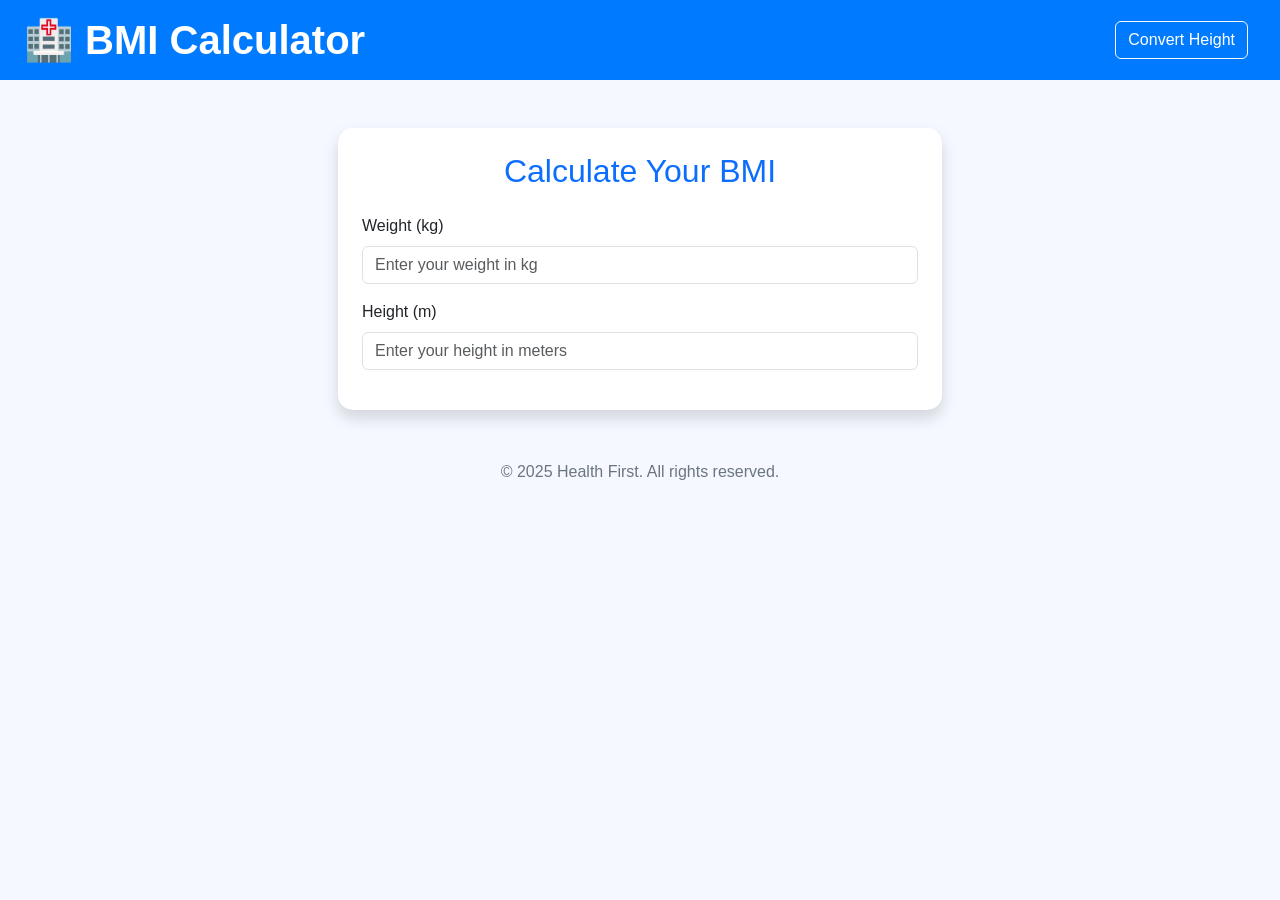
==== index.html @ 7ea27fac "Update and rename calculator.html to index.html" ====
<!DOCTYPE html>
<html lang="en">
<head>
    <meta charset="UTF-8">
    <meta name="viewport" content="width=device-width, initial-scale=1.0">
    <title>BMI Calculator</title>
    <!-- Bootstrap CSS -->
    <link href="https://cdn.jsdelivr.net/npm/bootstrap@5.3.0-alpha3/dist/css/bootstrap.min.css" rel="stylesheet">
    <style>
        body {
            background-color: #f5f9ff; /* Light blue for a calming effect */
            font-family: 'Arial', sans-serif;
        }
        header {
            background-color: #007bff; /* Hospital-themed blue */
        }
        h1 {
            font-weight: bold;
        }
        .card {
            border: none;
            border-radius: 15px;
        }
        .alert-success {
            font-size: 1.2rem;
        }
        .btn-outline-light a {
            text-decoration: none;
            color: white;
        }
        footer {
            margin-top: 50px;
            text-align: center;
            color: #6c757d;
        }
    </style>
</head>
<body>
    <!-- Header -->
    <header class="py-3 mb-4">
        <div class="container-fluid px-4 d-flex justify-content-between align-items-center">
            <h1 class="text-white mb-0">🏥 BMI Calculator</h1>
            <nav>
                <button class="btn btn-outline-light me-2">
                    <a href="height.html">Convert Height</a>
                </button>
            </nav>
        </div>
    </header>

    <!-- Main Content -->
    <div class="container-fluid px-4 my-5">
        <div class="row justify-content-center">
            <div class="col-md-6">
                <div class="card shadow p-4">
                    <h2 class="text-center text-primary mb-4">Calculate Your BMI</h2>
                    <form>
                        <div class="mb-3">
                            <label for="weightInput" class="form-label">Weight (kg)</label>
                            <input type="number" class="form-control" id="weightInput" placeholder="Enter your weight in kg" required>
                        </div>
                        <div class="mb-3">
                            <label for="heightInput" class="form-label">Height (m)</label>
                            <input type="number" class="form-control" id="heightInput" placeholder="Enter your height in meters" required>
                        </div>
                    </form>
                    <div id="bmiResult" class="alert alert-info mt-3" style="display: none;">
                        <strong>Your BMI:</strong> <span id="bmiValue"></span> (<span id="bmiCategory"></span>)
                    </div>
                </div>
            </div>
        </div>
    </div>

    <!-- Footer -->
    <footer>
        <p>&copy; 2025 Health First. All rights reserved.</p>
    </footer>

    <!-- Script for Real-Time BMI Calculation -->
    <script>
        const weightInput = document.getElementById("weightInput");
        const heightInput = document.getElementById("heightInput");
        const bmiResult = document.getElementById("bmiResult");
        const bmiValue = document.getElementById("bmiValue");
        const bmiCategory = document.getElementById("bmiCategory");

        // Function to calculate BMI and update the result
        function calculateBMI() {
            const weight = parseFloat(weightInput.value);
            const height = parseFloat(heightInput.value);

            // Validate input
            if (isNaN(weight) || weight <= 0 || isNaN(height) || height <= 0 || height < 0.5 || height > 3) {
                bmiResult.style.display = "none"; // Hide result if input is invalid
                return;
            }

            // BMI calculation
            const bmi = weight / (height * height);

            // Determine BMI Category
            let category = "";
            if (bmi < 18.5) {
                category = "Underweight";
            } else if (bmi >= 18.5 && bmi < 24.9) {
                category = "Normal";
            } else if (bmi >= 25 && bmi < 29.9) {
                category = "Overweight";
            } else {
                category = "Obese";
            }

            // Display the result
            bmiResult.style.display = "block";
            bmiValue.textContent = bmi.toFixed(2);
            bmiCategory.textContent = category;
        }

        // Listen for input changes and recalculate BMI
        weightInput.addEventListener("input", calculateBMI);
        heightInput.addEventListener("input", calculateBMI);
    </script>

    <!-- Bootstrap JS -->
    <script src="https://cdn.jsdelivr.net/npm/bootstrap@5.3.0-alpha3/dist/js/bootstrap.bundle.min.js"></script>
</body>
</html>
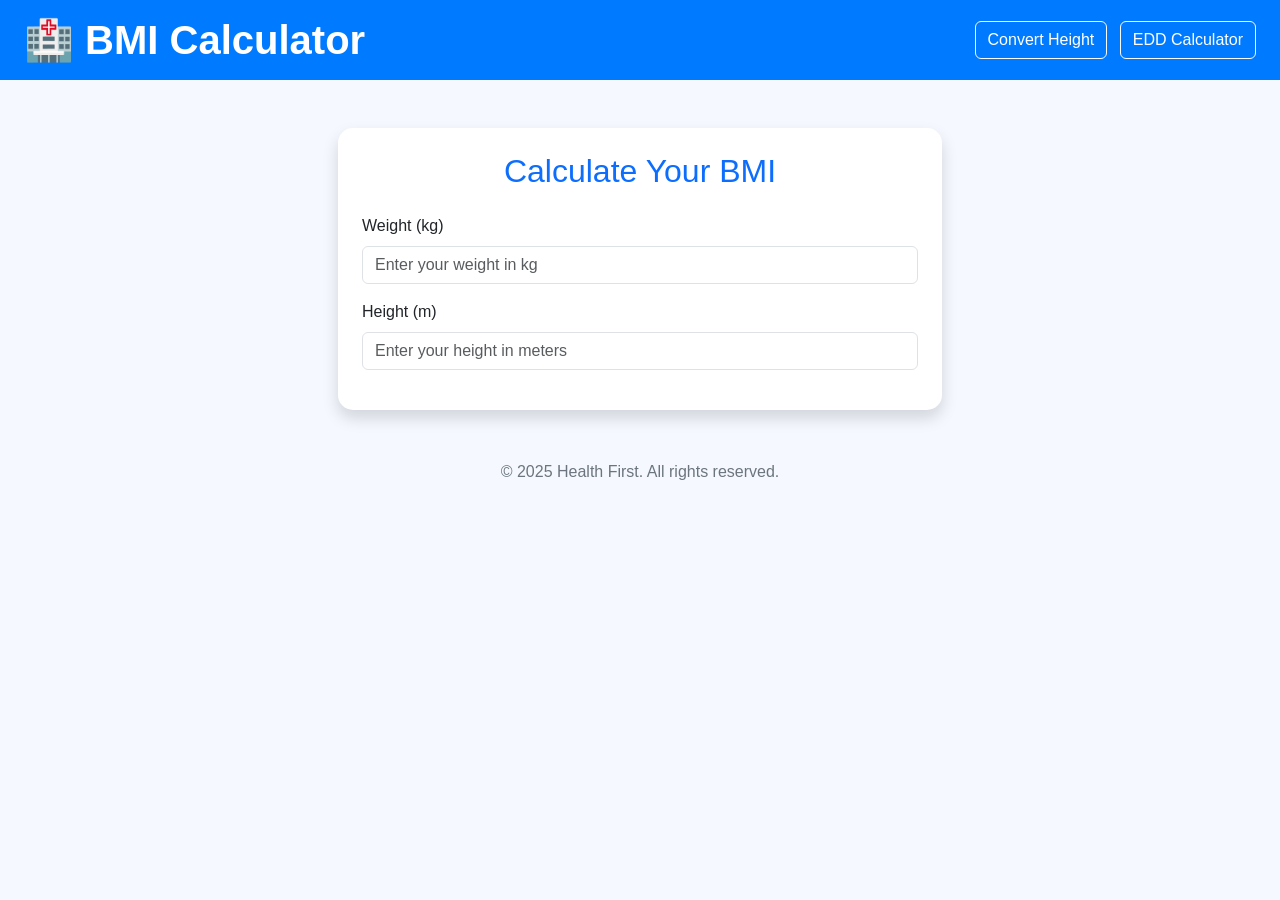
==== commit 5a31805e: "Update index.html" ====
--- a/index.html
+++ b/index.html
@@ -43,6 +43,9 @@
             <nav>
                 <button class="btn btn-outline-light me-2">
                     <a href="height.html">Convert Height</a>
+                </button>
+                <button class="btn btn-outline-light">
+                    <a href="edd_calculator.html">EDD Calculator</a>
                 </button>
             </nav>
         </div>
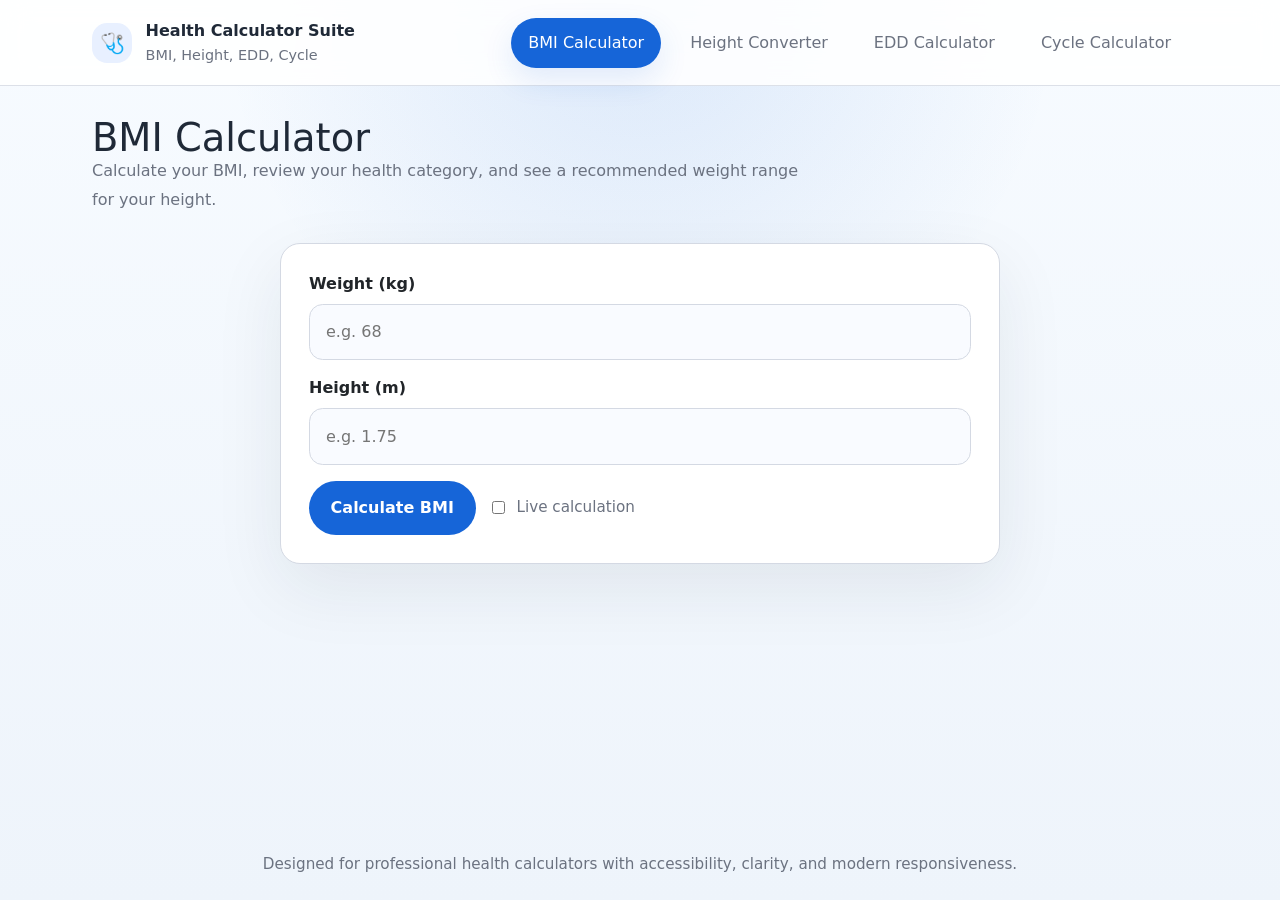
==== commit 1c6f449a: "Add files via upload" ====
--- a/index.html
+++ b/index.html
@@ -3,129 +3,93 @@
 <head>
     <meta charset="UTF-8">
     <meta name="viewport" content="width=device-width, initial-scale=1.0">
-    <title>BMI Calculator</title>
-    <!-- Bootstrap CSS -->
+    <title>Health Calculator Suite — BMI Calculator</title>
     <link href="https://cdn.jsdelivr.net/npm/bootstrap@5.3.0-alpha3/dist/css/bootstrap.min.css" rel="stylesheet">
-    <style>
-        body {
-            background-color: #f5f9ff; /* Light blue for a calming effect */
-            font-family: 'Arial', sans-serif;
-        }
-        header {
-            background-color: #007bff; /* Hospital-themed blue */
-        }
-        h1 {
-            font-weight: bold;
-        }
-        .card {
-            border: none;
-            border-radius: 15px;
-        }
-        .alert-success {
-            font-size: 1.2rem;
-        }
-        .btn-outline-light a {
-            text-decoration: none;
-            color: white;
-        }
-        footer {
-            margin-top: 50px;
-            text-align: center;
-            color: #6c757d;
-        }
-    </style>
+    <link rel="stylesheet" href="styles.css">
 </head>
-<body>
-    <!-- Header -->
-    <header class="py-3 mb-4">
-        <div class="container-fluid px-4 d-flex justify-content-between align-items-center">
-            <h1 class="text-white mb-0">🏥 BMI Calculator</h1>
-            <nav>
-                <button class="btn btn-outline-light me-2">
-                    <a href="height.html">Convert Height</a>
-                </button>
-                <button class="btn btn-outline-light">
-                    <a href="edd_calculator.html">EDD Calculator</a>
-                </button>
-            </nav>
-        </div>
-    </header>
+<body data-page="bmi">
+    <div class="page-shell">
+        <header class="site-header">
+            <div class="container d-flex flex-wrap justify-content-between align-items-center gap-3">
+                <a href="index.html" class="branding">
+                    <span class="branding__icon">🩺</span>
+                    <span class="branding__text">
+                        <span class="branding__title">Health Calculator Suite</span>
+                        <span class="branding__subtitle">BMI, Height, EDD, Cycle</span>
+                    </span>
+                </a>
+                <button class="nav-toggle" aria-controls="primary-navigation" aria-expanded="false" aria-label="Toggle navigation">☰</button>
+                <nav id="primary-navigation" class="main-nav hidden" aria-label="Primary navigation">
+                    <a class="nav-link" href="index.html" data-nav="bmi">BMI Calculator</a>
+                    <a class="nav-link" href="height.html" data-nav="height">Height Converter</a>
+                    <a class="nav-link" href="edd_calculator.html" data-nav="edd">EDD Calculator</a>
+                    <a class="nav-link" href="menstrual_cycle.html" data-nav="menstrual">Cycle Calculator</a>
+                </nav>
+            </div>
+        </header>
 
-    <!-- Main Content -->
-    <div class="container-fluid px-4 my-5">
-        <div class="row justify-content-center">
-            <div class="col-md-6">
-                <div class="card shadow p-4">
-                    <h2 class="text-center text-primary mb-4">Calculate Your BMI</h2>
-                    <form>
-                        <div class="mb-3">
-                            <label for="weightInput" class="form-label">Weight (kg)</label>
-                            <input type="number" class="form-control" id="weightInput" placeholder="Enter your weight in kg" required>
+        <main class="site-main">
+            <div class="container">
+                <section class="hero">
+                    <div>
+                        <h1 class="hero__title">BMI Calculator</h1>
+                        <p class="hero__subtitle">Calculate your BMI, review your health category, and see a recommended weight range for your height.</p>
+                    </div>
+                </section>
+
+                <section class="card card--padded card--narrow">
+                    <form id="bmiForm" novalidate>
+                        <div class="form-grid">
+                            <div class="field">
+                                <label for="weightInput">Weight (kg)</label>
+                                <input id="weightInput" type="number" step="0.1" min="1" max="500" placeholder="e.g. 68" required>
+                                <span id="weightError" class="error-message" role="alert" aria-live="polite" style="display:none"></span>
+                            </div>
+
+                            <div class="field">
+                                <label for="heightInput">Height (m)</label>
+                                <input id="heightInput" type="number" step="0.01" min="0.5" max="2.5" placeholder="e.g. 1.75" required>
+                                <span id="heightError" class="error-message" role="alert" aria-live="polite" style="display:none"></span>
+                            </div>
                         </div>
-                        <div class="mb-3">
-                            <label for="heightInput" class="form-label">Height (m)</label>
-                            <input type="number" class="form-control" id="heightInput" placeholder="Enter your height in meters" required>
+
+                        <div class="button-row">
+                            <button class="button" type="submit">Calculate BMI</button>
+                            <label class="inline-toggle" for="bmiLiveToggle">
+                                <input id="bmiLiveToggle" type="checkbox"> Live calculation
+                            </label>
                         </div>
                     </form>
-                    <div id="bmiResult" class="alert alert-info mt-3" style="display: none;">
-                        <strong>Your BMI:</strong> <span id="bmiValue"></span> (<span id="bmiCategory"></span>)
+                </section>
+
+                <section class="card card--padded card--narrow mt-4" id="bmiResult" style="display:none;" aria-live="polite">
+                    <p class="result-card__title">Your BMI Summary</p>
+                    <div class="result-grid">
+                        <div class="result-box">
+                            <span class="result-box__label">BMI value</span>
+                            <p class="result-box__value" id="bmiValue"></p>
+                        </div>
+                        <div class="result-box">
+                            <span class="result-box__label">Category</span>
+                            <p class="result-box__value"><span id="bmiCategory" class="badge"></span></p>
+                        </div>
+                        <div class="result-box">
+                            <span class="result-box__label">Ideal weight range</span>
+                            <p class="result-box__value" id="idealWeight"></p>
+                        </div>
                     </div>
-                </div>
+                    <p class="help-text" id="bmiExplanation"></p>
+                    <p class="help-text" id="bmiGuidance"></p>
+                </section>
             </div>
-        </div>
+        </main>
+
+        <footer class="footer">
+            <div class="container">Designed for professional health calculators with accessibility, clarity, and modern responsiveness.</div>
+        </footer>
     </div>
 
-    <!-- Footer -->
-    <footer>
-        <p>&copy; 2025 Health First. All rights reserved.</p>
-    </footer>
-
-    <!-- Script for Real-Time BMI Calculation -->
-    <script>
-        const weightInput = document.getElementById("weightInput");
-        const heightInput = document.getElementById("heightInput");
-        const bmiResult = document.getElementById("bmiResult");
-        const bmiValue = document.getElementById("bmiValue");
-        const bmiCategory = document.getElementById("bmiCategory");
-
-        // Function to calculate BMI and update the result
-        function calculateBMI() {
-            const weight = parseFloat(weightInput.value);
-            const height = parseFloat(heightInput.value);
-
-            // Validate input
-            if (isNaN(weight) || weight <= 0 || isNaN(height) || height <= 0 || height < 0.5 || height > 3) {
-                bmiResult.style.display = "none"; // Hide result if input is invalid
-                return;
-            }
-
-            // BMI calculation
-            const bmi = weight / (height * height);
-
-            // Determine BMI Category
-            let category = "";
-            if (bmi < 18.5) {
-                category = "Underweight";
-            } else if (bmi >= 18.5 && bmi < 24.9) {
-                category = "Normal";
-            } else if (bmi >= 25 && bmi < 29.9) {
-                category = "Overweight";
-            } else {
-                category = "Obese";
-            }
-
-            // Display the result
-            bmiResult.style.display = "block";
-            bmiValue.textContent = bmi.toFixed(2);
-            bmiCategory.textContent = category;
-        }
-
-        // Listen for input changes and recalculate BMI
-        weightInput.addEventListener("input", calculateBMI);
-        heightInput.addEventListener("input", calculateBMI);
-    </script>
-
-    <!-- Bootstrap JS -->
+    <script src="scripts.js"></script>
     <script src="https://cdn.jsdelivr.net/npm/bootstrap@5.3.0-alpha3/dist/js/bootstrap.bundle.min.js"></script>
 </body>
-</html>
+</html>
--- a/styles.css
+++ b/styles.css
@@ -0,0 +1,477 @@
+:root {
+    --bg: #f4f7fb;
+    --surface: #ffffff;
+    --surface-alt: #f9fbff;
+    --primary: #1665d8;
+    --primary-soft: #e8f0ff;
+    --primary-dark: #0d4fb3;
+    --accent: #0a9d58;
+    --accent-soft: #eaf8ef;
+    --text: #1f2937;
+    --muted: #6b7280;
+    --border: #d4d9e3;
+    --error: #d92f2f;
+    --warning: #dd8c00;
+    --radius: 1.25rem;
+    --shadow: 0 24px 70px rgba(29, 34, 49, 0.08);
+    --transition: 180ms ease;
+}
+
+* {
+    box-sizing: border-box;
+}
+
+html {
+    scroll-behavior: smooth;
+}
+
+body {
+    margin: 0;
+    font-family: Inter, system-ui, -apple-system, BlinkMacSystemFont, "Segoe UI", sans-serif;
+    background: radial-gradient(circle at top, rgba(22, 101, 216, 0.12), transparent 38%), linear-gradient(180deg, #f7fbff 0%, #eef4fb 100%);
+    color: var(--text);
+    min-height: 100vh;
+}
+
+img {
+    max-width: 100%;
+    display: block;
+}
+
+a {
+    color: inherit;
+    text-decoration: none;
+}
+
+button,
+input,
+select {
+    font: inherit;
+}
+
+button {
+    cursor: pointer;
+}
+
+.container {
+    width: min(1120px, calc(100% - 2rem));
+    margin: 0 auto;
+}
+
+.page-shell {
+    display: flex;
+    flex-direction: column;
+    min-height: 100vh;
+}
+
+.site-header {
+    padding: 1.1rem 0;
+    background: rgba(255, 255, 255, 0.88);
+    backdrop-filter: blur(14px);
+    position: sticky;
+    top: 0;
+    z-index: 10;
+    border-bottom: 1px solid rgba(212, 217, 227, 0.8);
+}
+
+.branding {
+    display: flex;
+    align-items: center;
+    gap: 0.85rem;
+}
+
+.branding__icon {
+    width: 2.5rem;
+    height: 2.5rem;
+    border-radius: 0.95rem;
+    display: grid;
+    place-items: center;
+    background: var(--primary-soft);
+    color: var(--primary);
+    font-size: 1.25rem;
+}
+
+.branding__text {
+    display: grid;
+    gap: 0.15rem;
+}
+
+.branding__title {
+    font-size: 1rem;
+    font-weight: 700;
+    margin: 0;
+}
+
+.branding__subtitle {
+    margin: 0;
+    color: var(--muted);
+    font-size: 0.9rem;
+}
+
+.main-nav {
+    display: flex;
+    flex-wrap: wrap;
+    justify-content: flex-end;
+    gap: 0.75rem;
+}
+
+.nav-link {
+    display: inline-flex;
+    align-items: center;
+    justify-content: center;
+    padding: 0.75rem 1rem;
+    border-radius: 999px;
+    border: 1px solid transparent;
+    color: var(--muted);
+    background: transparent;
+    transition: var(--transition);
+}
+
+.nav-link:hover,
+.nav-link:focus-visible {
+    color: var(--primary-dark);
+    border-color: rgba(22, 101, 216, 0.2);
+    outline: none;
+}
+
+.nav-toggle {
+    display: none;
+    align-items: center;
+    justify-content: center;
+    width: 3rem;
+    height: 3rem;
+    border: 1px solid rgba(212, 217, 227, 0.9);
+    border-radius: 1rem;
+    background: var(--surface);
+    color: var(--primary);
+    font-size: 1.2rem;
+    transition: border-color var(--transition), background var(--transition);
+}
+
+.nav-toggle:hover,
+.nav-toggle:focus-visible {
+    border-color: rgba(22, 101, 216, 0.35);
+    outline: none;
+}
+
+.hidden {
+    display: none !important;
+}
+
+@media (min-width: 781px) {
+    .main-nav.hidden {
+        display: flex !important;
+    }
+}
+
+[data-page="bmi"] .nav-link[data-nav="bmi"],
+[data-page="height"] .nav-link[data-nav="height"],
+[data-page="edd"] .nav-link[data-nav="edd"],
+[data-page="menstrual"] .nav-link[data-nav="menstrual"] {
+    background: var(--primary);
+    color: #fff;
+    border-color: transparent;
+    box-shadow: 0 12px 30px rgba(22, 101, 216, 0.12);
+}
+
+.site-main {
+    flex: 1;
+    padding: 2rem 0 3rem;
+}
+
+.hero {
+    display: grid;
+    gap: 1.5rem;
+    margin-bottom: 1.75rem;
+}
+
+.hero__title {
+    margin: 0;
+    font-size: clamp(2rem, 3vw, 3.25rem);
+    line-height: 1.02;
+}
+
+.hero__subtitle {
+    margin: 0;
+    max-width: 720px;
+    color: var(--muted);
+    font-size: 1rem;
+    line-height: 1.8;
+}
+
+.card {
+    background: var(--surface);
+    border: 1px solid var(--border);
+    border-radius: var(--radius);
+    box-shadow: var(--shadow);
+}
+
+.card--padded {
+    padding: 1.75rem;
+}
+
+.card--narrow {
+    max-width: 720px;
+    margin: 0 auto;
+}
+
+.form-grid {
+    display: grid;
+    gap: 1rem;
+}
+
+.field {
+    display: grid;
+    gap: 0.5rem;
+}
+
+.field label {
+    font-weight: 600;
+}
+
+.field input,
+.field select {
+    width: 100%;
+    border: 1px solid var(--border);
+    border-radius: 0.85rem;
+    padding: 0.95rem 1rem;
+    background: var(--surface-alt);
+    color: var(--text);
+    transition: border-color var(--transition), box-shadow var(--transition);
+}
+
+.field input:focus,
+.field select:focus {
+    outline: none;
+    border-color: var(--primary);
+    box-shadow: 0 0 0 4px rgba(22, 101, 216, 0.12);
+}
+
+.field small {
+    color: var(--muted);
+}
+
+.inline-fields {
+    display: grid;
+    grid-template-columns: repeat(2, minmax(0, 1fr));
+    gap: 1rem;
+}
+
+.button-row {
+    display: flex;
+    flex-wrap: wrap;
+    gap: 1rem;
+    align-items: center;
+    margin-top: 1rem;
+}
+
+.button {
+    border: none;
+    border-radius: 999px;
+    padding: 0.95rem 1.35rem;
+    font-weight: 700;
+    color: #fff;
+    background: var(--primary);
+    transition: transform var(--transition), background var(--transition), box-shadow var(--transition);
+}
+
+.button:hover,
+.button:focus-visible {
+    background: var(--primary-dark);
+    transform: translateY(-1px);
+    outline: none;
+}
+
+.button--secondary {
+    background: var(--surface);
+    color: var(--text);
+    border: 1px solid var(--border);
+}
+
+.inline-toggle {
+    display: inline-flex;
+    align-items: center;
+    gap: 0.75rem;
+    font-size: 0.95rem;
+    color: var(--muted);
+}
+
+.result-card {
+    display: grid;
+    gap: 1rem;
+    background: var(--accent-soft);
+    border: 1px solid rgba(10, 157, 88, 0.18);
+    padding: 1.5rem;
+    border-radius: 1.25rem;
+}
+
+.result-card__title {
+    margin: 0;
+    color: var(--primary-dark);
+    font-size: 1.05rem;
+}
+
+.result-grid {
+    display: grid;
+    gap: 1rem;
+}
+
+.result-box {
+    background: #fff;
+    border: 1px solid var(--border);
+    border-radius: 1rem;
+    padding: 1rem;
+}
+
+.result-box__label {
+    display: block;
+    margin-bottom: 0.4rem;
+    color: var(--muted);
+    font-size: 0.92rem;
+}
+
+.result-box__value {
+    margin: 0;
+    font-size: 1.35rem;
+    font-weight: 700;
+    color: var(--text);
+}
+
+.badge {
+    display: inline-flex;
+    padding: 0.45rem 0.75rem;
+    border-radius: 999px;
+    font-weight: 700;
+    font-size: 0.9rem;
+}
+
+.badge--underweight {
+    background: #fff4e6;
+    color: #b45309;
+}
+
+.badge--normal {
+    background: #ecfdf5;
+    color: #15803d;
+}
+
+.badge--overweight {
+    background: #fffbeb;
+    color: #b45309;
+}
+
+.badge--obese {
+    background: #fef2f2;
+    color: #991b1b;
+}
+
+.help-text,
+.alert-text {
+    color: var(--muted);
+    line-height: 1.7;
+}
+
+.alert-text {
+    padding: 1rem 1.15rem;
+    border-radius: 1rem;
+    border: 1px solid rgba(217, 47, 47, 0.18);
+    background: rgba(217, 47, 47, 0.08);
+    color: var(--error);
+}
+
+.error-message {
+    color: var(--error);
+    font-size: 0.95rem;
+}
+
+.footer {
+    padding: 1.5rem 0;
+    text-align: center;
+    color: var(--muted);
+    font-size: 0.95rem;
+}
+
+.progress-card {
+    display: grid;
+    gap: 1rem;
+    padding: 1.4rem;
+    background: radial-gradient(circle at top left, rgba(22, 101, 216, 0.14), transparent 35%);
+    border-radius: var(--radius);
+    border: 1px solid rgba(22, 101, 216, 0.12);
+}
+
+.progress-bar {
+    width: 100%;
+    height: 0.75rem;
+    border-radius: 999px;
+    background: var(--surface-alt);
+    overflow: hidden;
+}
+
+.progress-bar__fill {
+    height: 100%;
+    border-radius: 999px;
+    background: linear-gradient(90deg, #1665d8, #0a9d58);
+}
+
+@media (max-width: 780px) {
+    .main-nav {
+        justify-content: center;
+    }
+
+    .nav-toggle {
+        display: inline-flex;
+    }
+
+    .main-nav {
+        width: 100%;
+        flex-direction: column;
+        gap: 0.75rem;
+    }
+
+    .site-header .container {
+        align-items: flex-start;
+    }
+
+    .hero {
+        text-align: center;
+    }
+
+    .inline-fields {
+        grid-template-columns: 1fr;
+    }
+}
+
+@media (max-width: 520px) {
+    .site-header {
+        padding: 0.95rem 0;
+    }
+
+    .main-nav {
+        width: 100%;
+    }
+
+    .nav-link {
+        width: 100%;
+    }
+
+    .button-row {
+        flex-direction: column;
+        align-items: stretch;
+    }
+}
+
+@media (max-width: 520px) {
+    .site-header {
+        padding: 0.95rem 0;
+    }
+
+    .nav-link {
+        width: 100%;
+    }
+
+    .button-row {
+        flex-direction: column;
+        align-items: stretch;
+    }
+}
